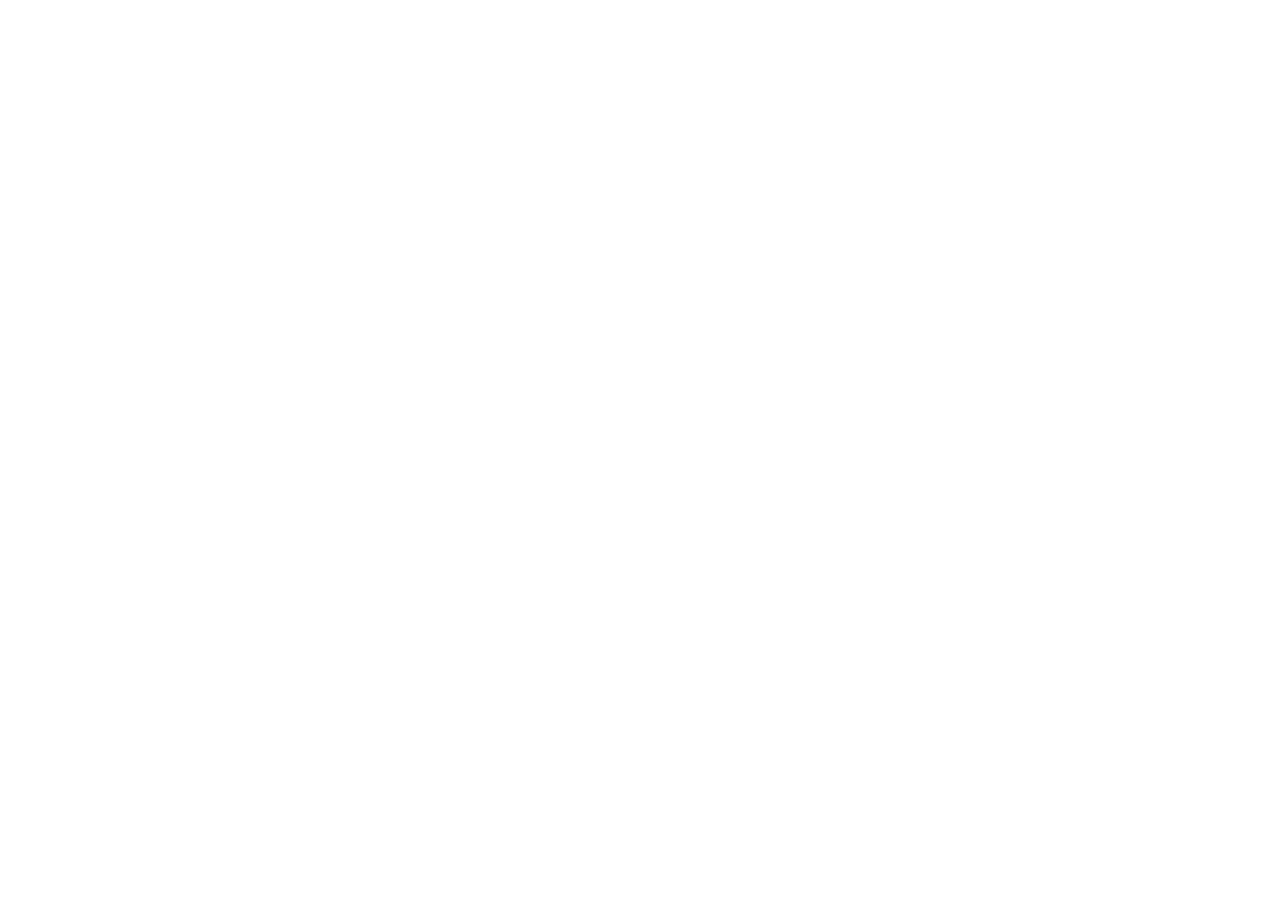
==== index.html @ 6ba17c88 "added an index .html" ====
<!DOCTYPE html>
<html lang="en">
<head>
    <meta charset="UTF-8">
    <meta name="viewport" content="width=device-width, initial-scale=1.0">
    <title>Document</title>
</head>
<body>
    <header>
       
    </header>
    <main>

    </main>
    <footer>
        
    </footer>
    
</body>
</html>
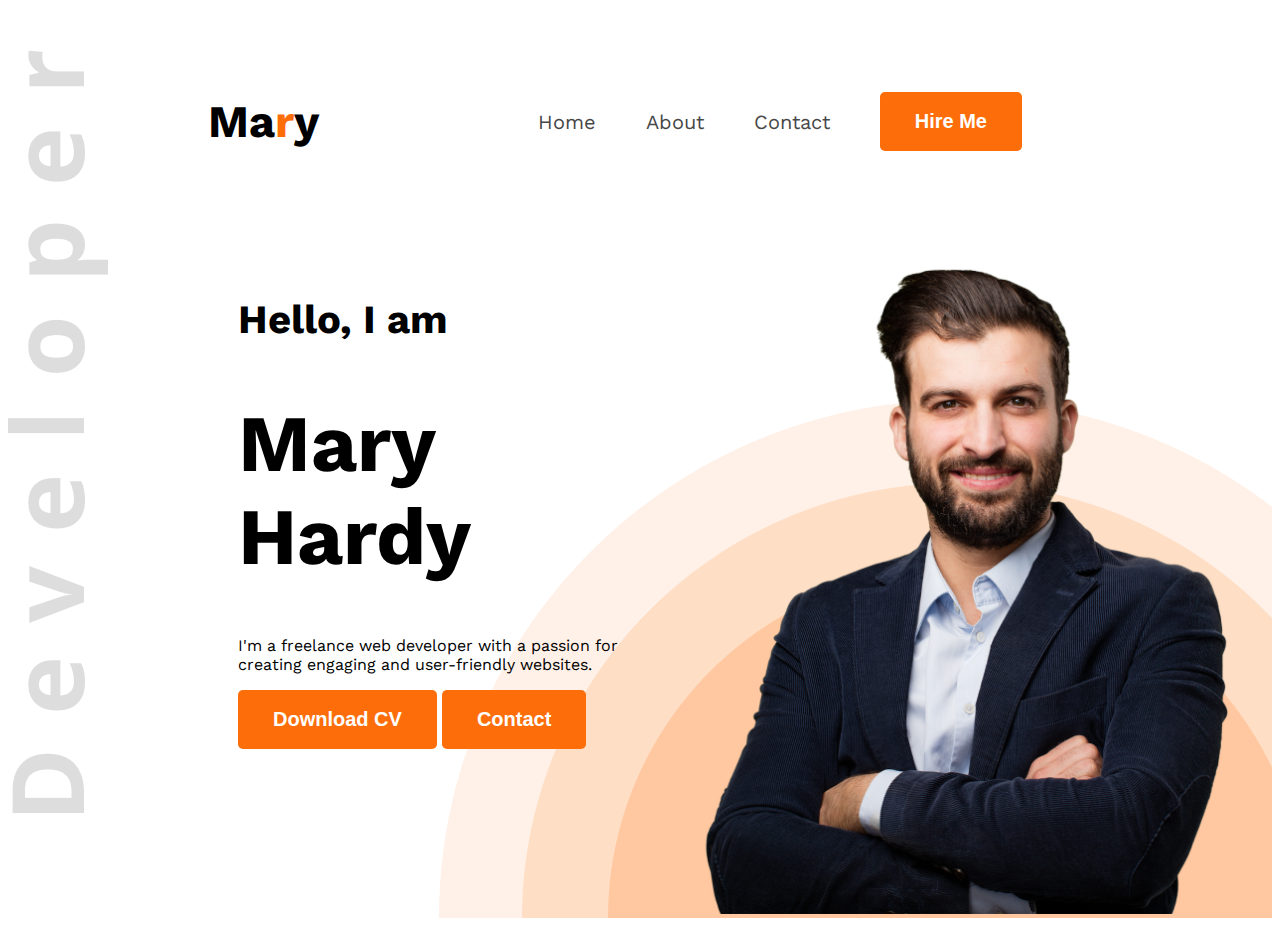
==== commit 399b6dfa: "added an style.css file" ====
--- a/index.html
+++ b/index.html
@@ -4,16 +4,37 @@
     <meta charset="UTF-8">
     <meta name="viewport" content="width=device-width, initial-scale=1.0">
     <title>Document</title>
+    <link rel="stylesheet" href="/style.css">
 </head>
 <body>
-    <header>
-       
+    <header class="header">
+       <nav>
+        <h3 class="nav-title">Ma<span class="text">r</span>y</h3>
+        <ul>
+            <li><a class="dark" href="">Home</a></li>
+            <li><a class="dark" href="">About</a></li>
+            <li><a class="dark" href="">Contact</a></li>
+            <li><a href=""><button class="btn">Hire Me</button></a></li>
+        </ul>
+       </nav>
+       <div class="banner">
+        <div class="content">
+            <h4 class="banner-text">Hello, I am </h4>
+            <h1 class="banner-title">Mary Hardy</h1>
+            <p class="banner-description">I'm a freelance web developer with a passion for creating engaging and user-friendly websites.</p>
+            <a href="#"><button class="btn">Download CV</button></a>
+            <button class="btn">Contact</button>
+        </div>
+             <div>
+                <img class="banner-pic" src="/images/hardy.png" alt="picture">
+             </div>
+       </div>
     </header>
     <main>
-
+       
     </main>
     <footer>
-        
+
     </footer>
     
 </body>
--- a/style.css
+++ b/style.css
@@ -0,0 +1,85 @@
+
+@import url('https://fonts.googleapis.com/css2?family=Open+Sans:ital,wght@0,300..800;1,300..800&family=Work+Sans:ital,wght@0,100..900;1,100..900&display=swap');
+
+body {
+    
+    font-family: "Work Sans", serif;
+}
+
+.text {
+    color: #FD6E0A;
+}
+.header {
+    background-image: url('/images/developer.png'), url('/images/header_bg.png');
+    background-repeat: no-repeat;
+    background-position: top left, bottom right;
+}
+
+nav {
+    display: flex;
+    justify-content: space-between;
+    align-items: center;
+    margin: 50px 200px;
+   
+    
+}
+.nav-title {
+    font-weight: 700;
+    font-size: 45px;
+    
+   
+}
+nav ul {
+    display: flex;
+    align-items: center;
+}
+nav ul li {
+     list-style: none;
+    margin-right: 50px;
+    
+  
+}
+nav ul li a {
+    text-decoration: none;
+    margin-top: 60px;
+}
+.dark {
+    color: #474747;
+    font-size: 20px;
+}
+.btn {
+    background-color: #FD6E0A;
+    color: white;
+    font-weight: 700;
+    font-size: 20px;
+    padding: 18px 35px;
+    border: none;
+    cursor: pointer;
+    border-radius: 5px;
+    transition: background-color 0.3s ease;
+}
+.btn:hover {
+    background-color: #E84D12;
+}
+.banner {
+    display: flex;
+    justify-content: space-between;
+    margin: 0 35px 0 230px;
+
+}
+.banner-content {
+    max-width: 580px;
+}
+.banner-text {
+    font-size: 40px;
+    font-weight: 700;
+    margin-bottom: 40px;
+}
+.banner-title {
+    font-weight: bolder;
+    font-size: 80px;
+}
+
+.banner-pic {
+    width:  580px;
+}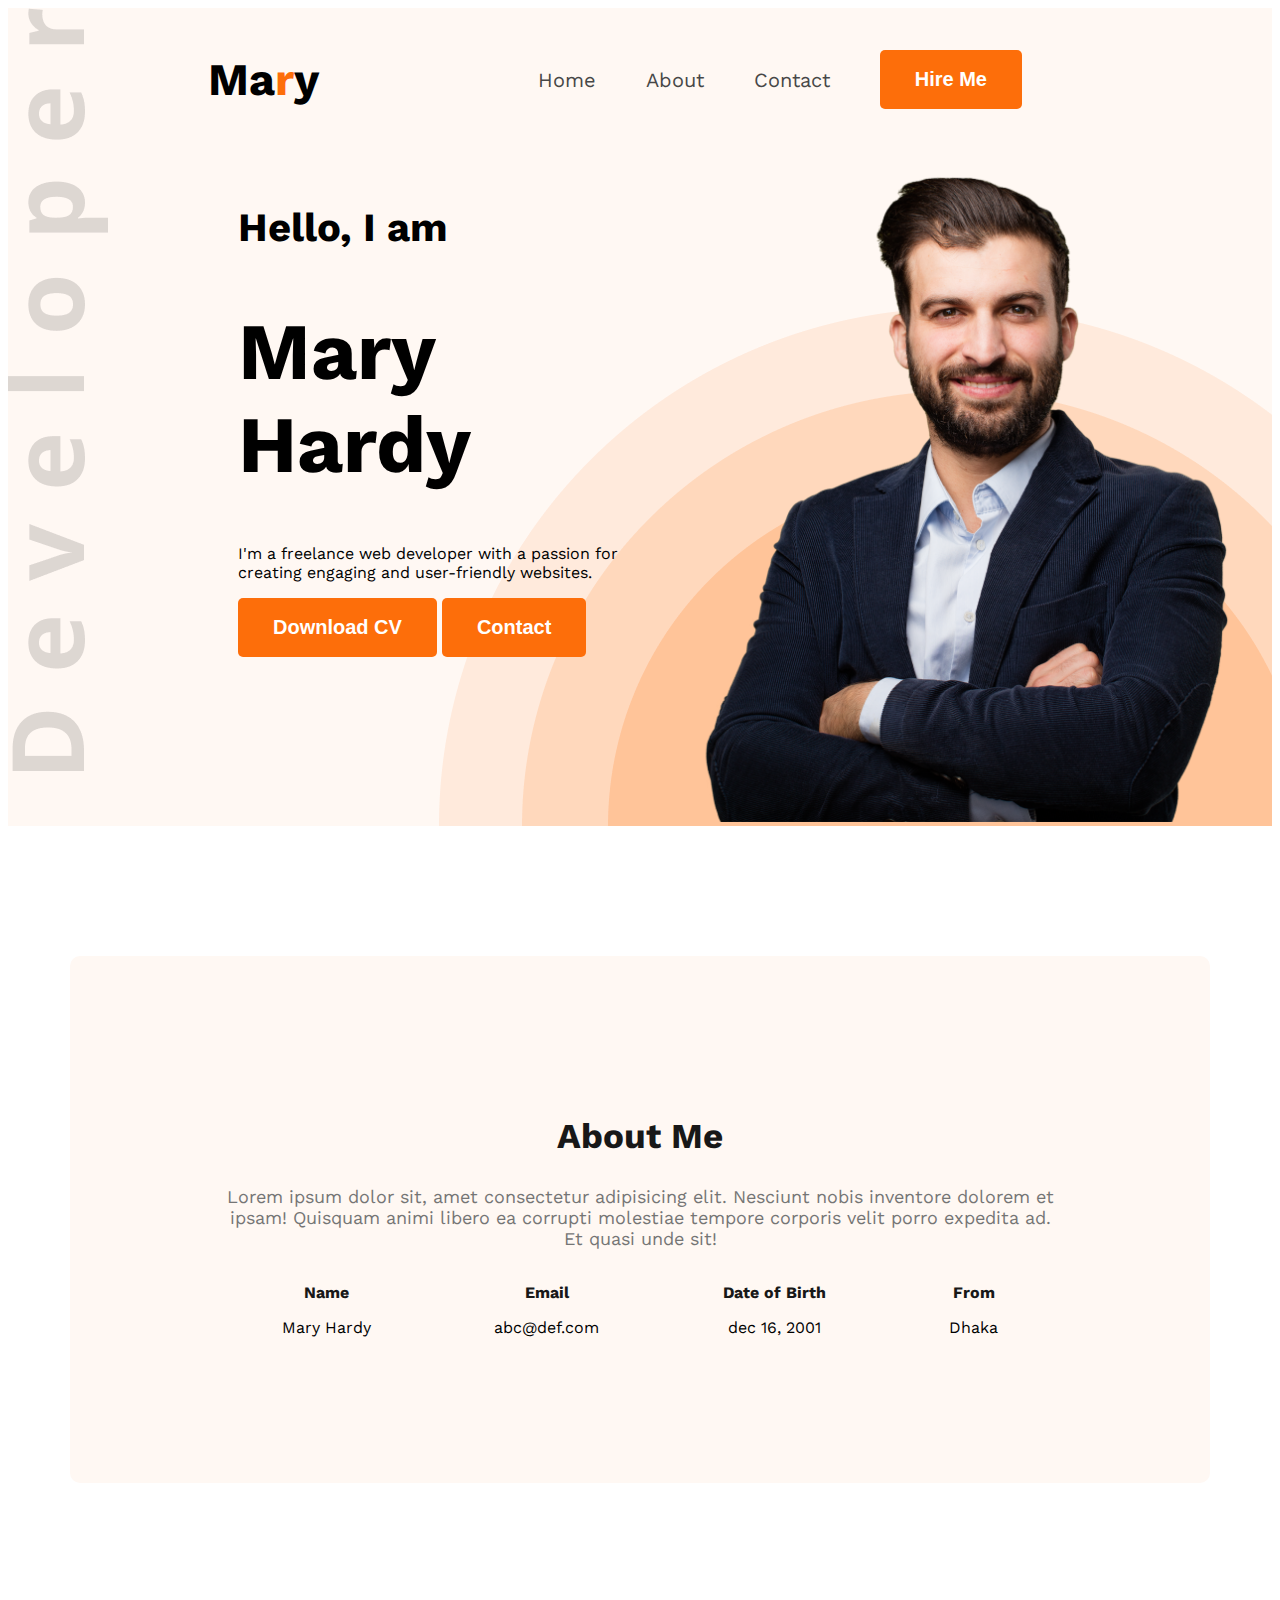
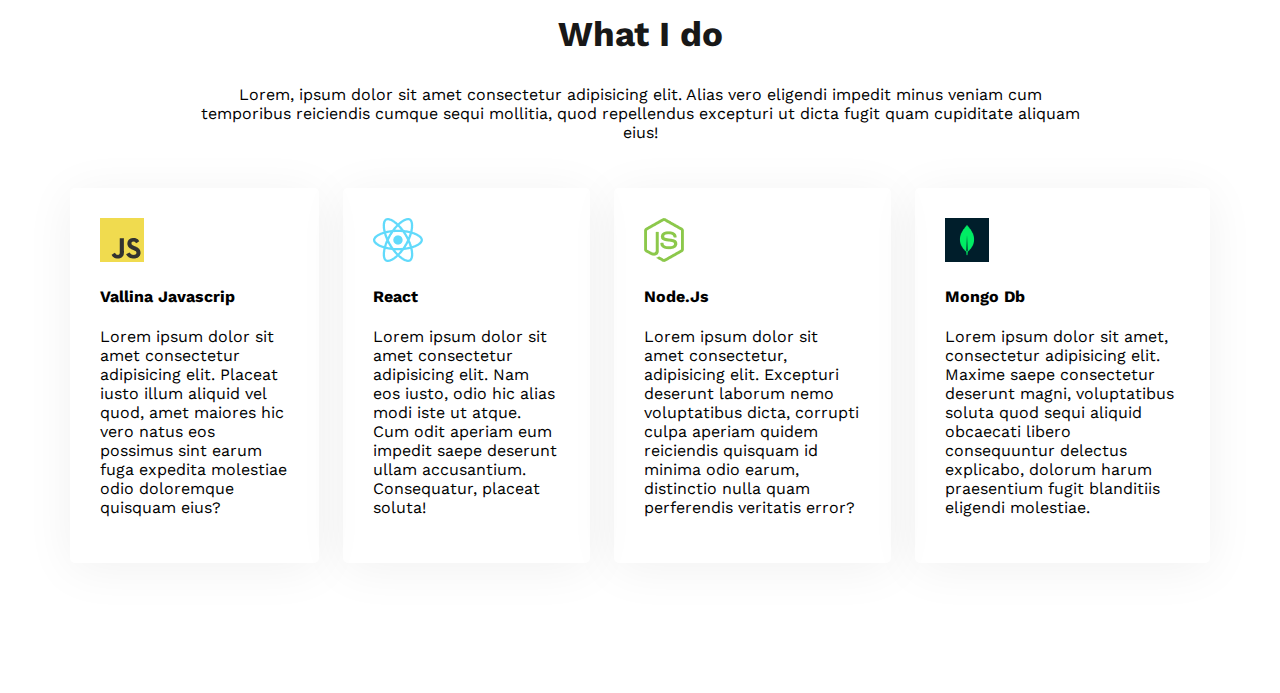
==== commit 77c7bdc9: "added main section" ====
--- a/index.html
+++ b/index.html
@@ -7,7 +7,7 @@
     <link rel="stylesheet" href="/style.css">
 </head>
 <body>
-    <header class="header">
+    <header class="header second">
        <nav>
         <h3 class="nav-title">Ma<span class="text">r</span>y</h3>
         <ul>
@@ -31,11 +31,62 @@
        </div>
     </header>
     <main>
-       
-    </main>
+     <section class="about second">
+        <h2 class="section-title text-center">About Me</h2>
+        <p class="section-description text-center"> Lorem ipsum dolor sit, amet consectetur adipisicing elit. Nesciunt nobis inventore dolorem et ipsam! Quisquam animi libero ea corrupti molestiae tempore corporis velit porro expedita ad. Et quasi unde sit!</p>
+          <div class="about-items">
+            <div class="about-item">
+                <p class="item-title">Name</p>
+                <p class="item-description">Mary Hardy</item-description>
+            </div>
+            <div class="about-item">
+                <p class="item-title">Email</p>
+                <p class="item-description">abc@def.com</item-description>
+            </div>
+            <div class="about-item">
+                <p class="item-title">Date of Birth</p>
+                <p class="item-description">dec 16, 2001</item-description>
+            </div>
+            <div class="about-item">
+                <p class="item-title">From</p>
+                <p class="item-description">Dhaka</item-description>
+            </div>
+          </div>
+    
+    </section>
+    <section class="skills">
+        <h2 class="section-title text-center">What I do</h2>
+        <p class="skills-description text-center">Lorem, ipsum dolor sit amet consectetur adipisicing elit. Alias vero eligendi impedit minus veniam cum temporibus reiciendis cumque sequi mollitia, quod repellendus excepturi ut dicta fugit quam cupiditate aliquam eius!</p>
+    
+        <div class="skills-container">
+            <div class="skill">
+                <img src="/images/icons/js.png" alt="">
+                <h4 class="skill-titel">Vallina Javascrip</h4>
+                <p class="skill-description">Lorem ipsum dolor sit amet consectetur adipisicing elit. Placeat iusto illum aliquid vel quod, amet maiores hic vero natus eos possimus sint earum fuga expedita molestiae odio doloremque quisquam eius?</p>
+            </div>
+            <div class="skill">
+                <img src="/images/icons/react.png" alt="">
+                <h4 class="skill-titel">React</h4>
+                <p class="skill-description">Lorem ipsum dolor sit amet consectetur adipisicing elit. Nam eos iusto, odio hic alias modi iste ut atque. Cum odit aperiam eum impedit saepe deserunt ullam accusantium. Consequatur, placeat soluta!</p>
+            </div>
+            <div class="skill">
+                <img src="/images/icons/nodejs.png" alt="">
+                <h4 class="skill-titel">Node.Js</h4>
+                <p class="skill-description">Lorem ipsum dolor sit amet consectetur, adipisicing elit. Excepturi deserunt laborum nemo voluptatibus dicta, corrupti culpa aperiam quidem reiciendis quisquam id minima odio earum, distinctio nulla quam perferendis veritatis error?</p>
+            </div>
+            <div class="skill">
+                <img src="/images/icons/mongo.png" alt="">
+                <h4 class="skill-titel">Mongo Db</h4>
+                <p class="skill-description">Lorem ipsum dolor sit amet, consectetur adipisicing elit. Maxime saepe consectetur deserunt magni, voluptatibus soluta quod sequi aliquid obcaecati libero consequuntur delectus explicabo, dolorum harum praesentium fugit blanditiis eligendi molestiae.</p>
+            </div>
+        </div>
+    
+    
+    </section>  
+    </main>  
     <footer>
 
     </footer>
     
 </body>
-</html>+</html>  --- a/style.css
+++ b/style.css
@@ -1,8 +1,12 @@
+
 
 @import url('https://fonts.googleapis.com/css2?family=Open+Sans:ital,wght@0,300..800;1,300..800&family=Work+Sans:ital,wght@0,100..900;1,100..900&display=swap');
 
+
+
 body {
     
+   
     font-family: "Work Sans", serif;
 }
 
@@ -14,12 +18,15 @@
     background-repeat: no-repeat;
     background-position: top left, bottom right;
 }
+.second {
+    background-color: #FFF8F3;
+}
 
 nav {
     display: flex;
     justify-content: space-between;
     align-items: center;
-    margin: 50px 200px;
+    margin: 0px 200px;
    
     
 }
@@ -82,4 +89,54 @@
 
 .banner-pic {
     width:  580px;
-}+}
+.section-title {
+    font-weight: bold;
+    font-size: 35px;
+    color: #181818;
+}
+.section-description {
+    font-size: 18px;
+    color: #757575;
+}
+.text-center {
+    text-align: center;
+}
+main {
+    max-width: 1140px;
+    margin: 0 auto;
+}
+main section {
+    margin-top: 130px;
+    margin-bottom: 130px;
+}
+.about {
+    border-radius: 10px;
+    padding: 130px 150px;
+    text-align: center;
+    margin-top: 130px;
+}
+.item-title {
+    font-weight: bold;
+    
+    color: #181818;
+}
+.about-items {
+    display: flex;
+    justify-content: space-around;
+}
+.skills-container {
+    display: flex;
+    gap: 24px;
+
+}
+
+.skill {
+    padding: 30px;
+    border-radius: 5px;
+    box-shadow: 0px 6px 50px 0px rgba(0, 0, 0, 0.06);
+    margin-top: 30px;
+}
+.skills-description {
+    padding: 0px 130px;
+}
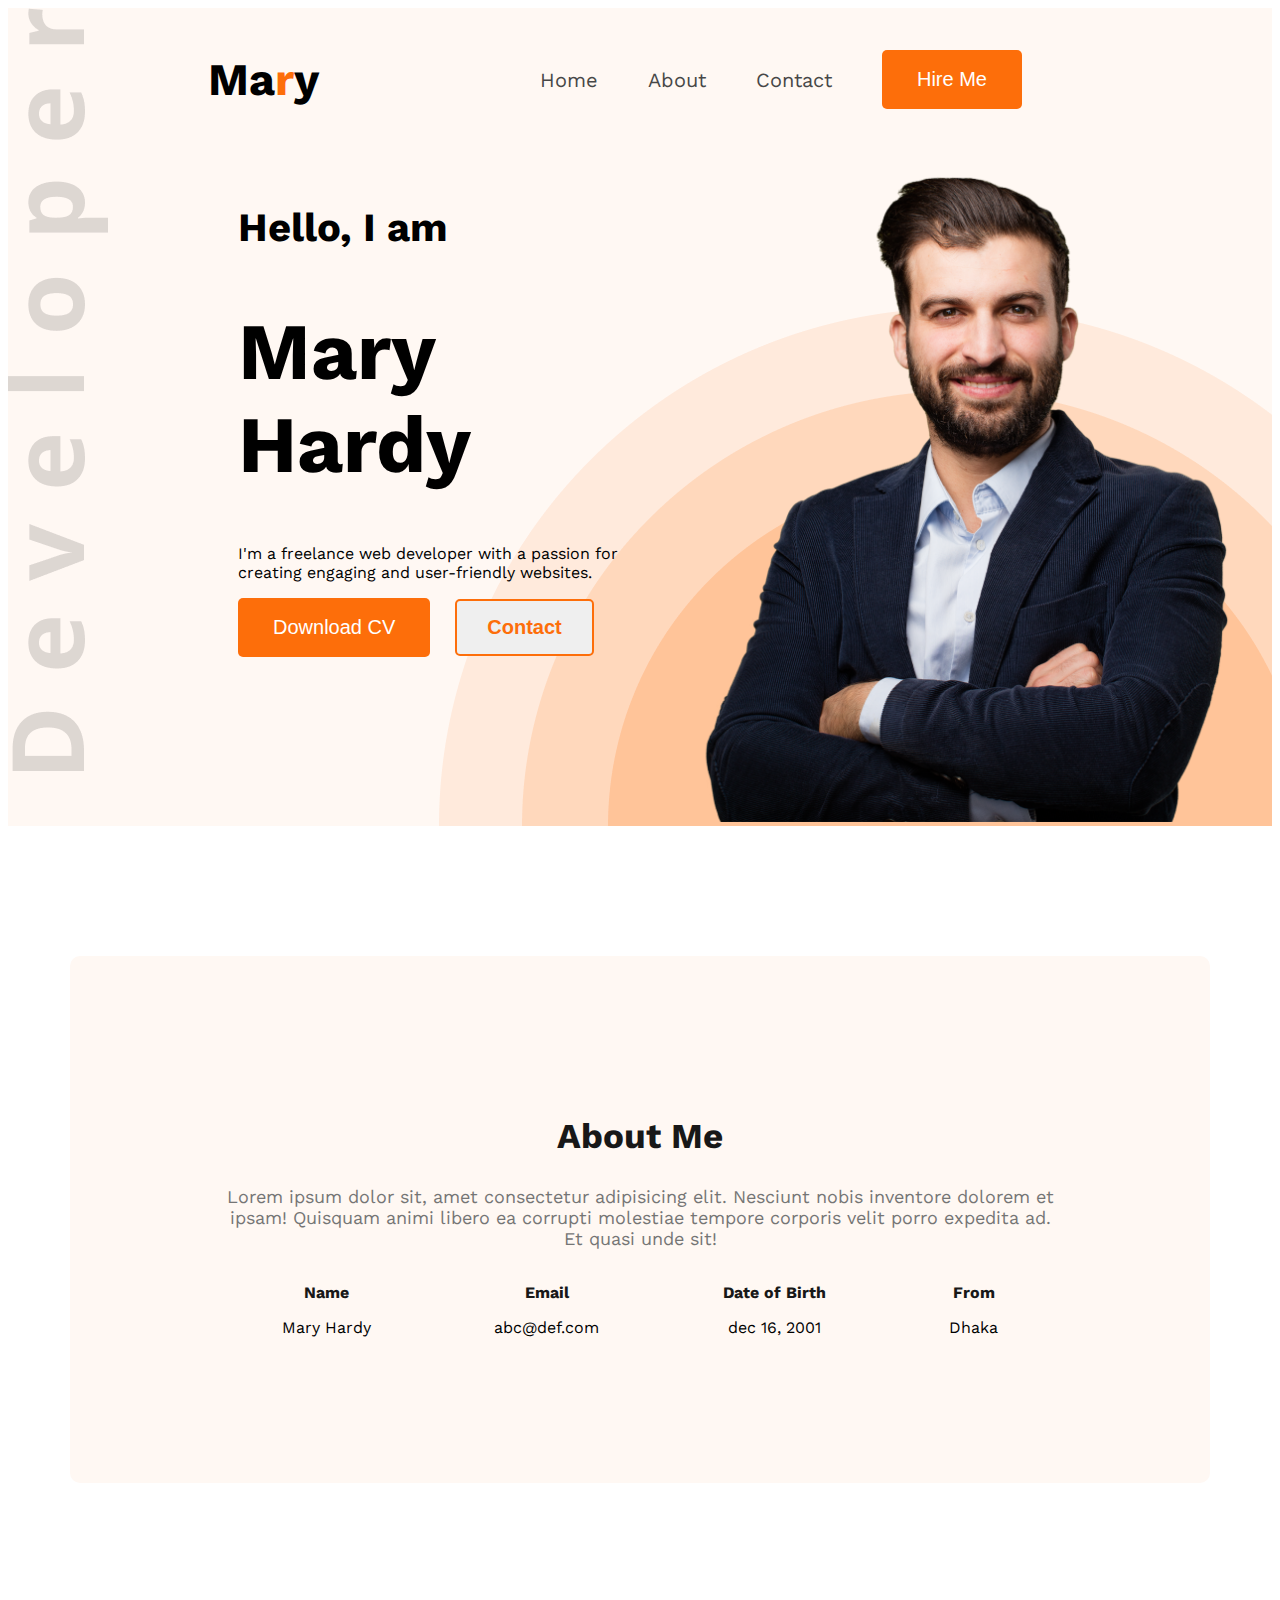
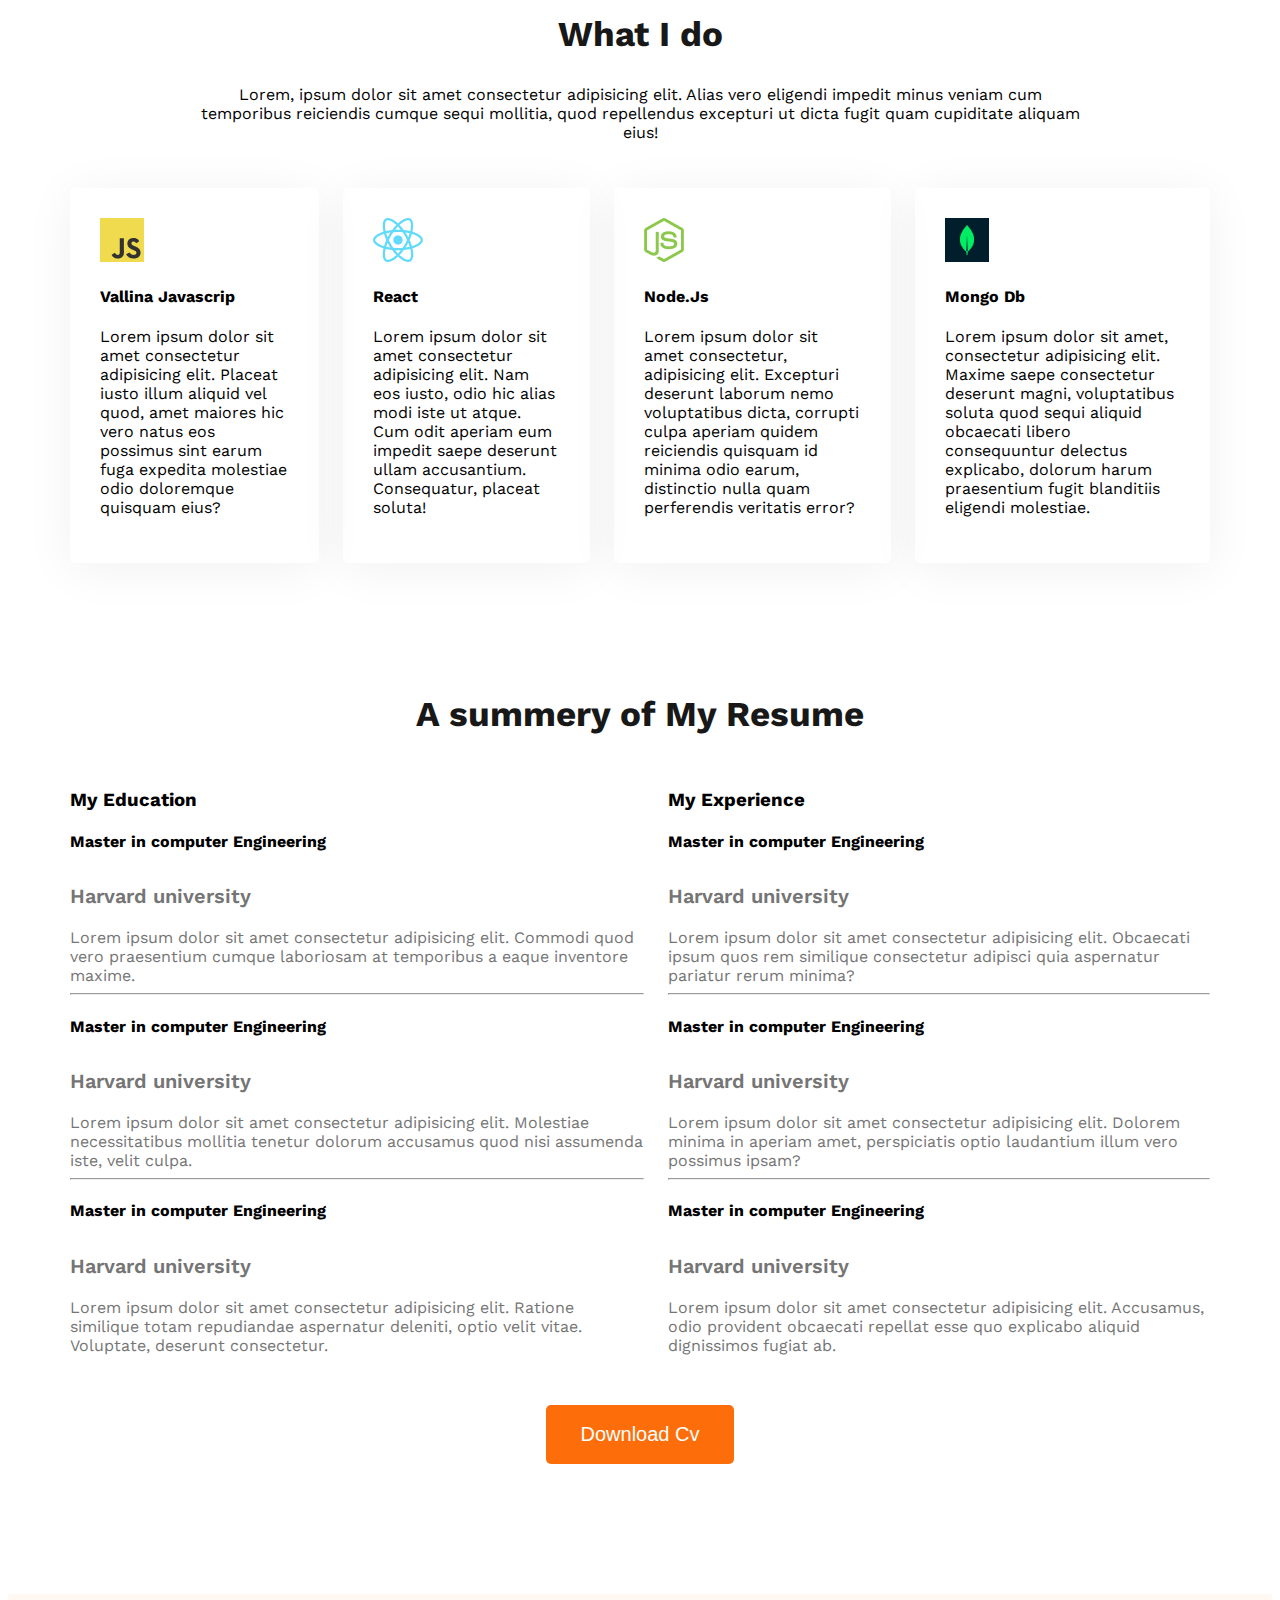
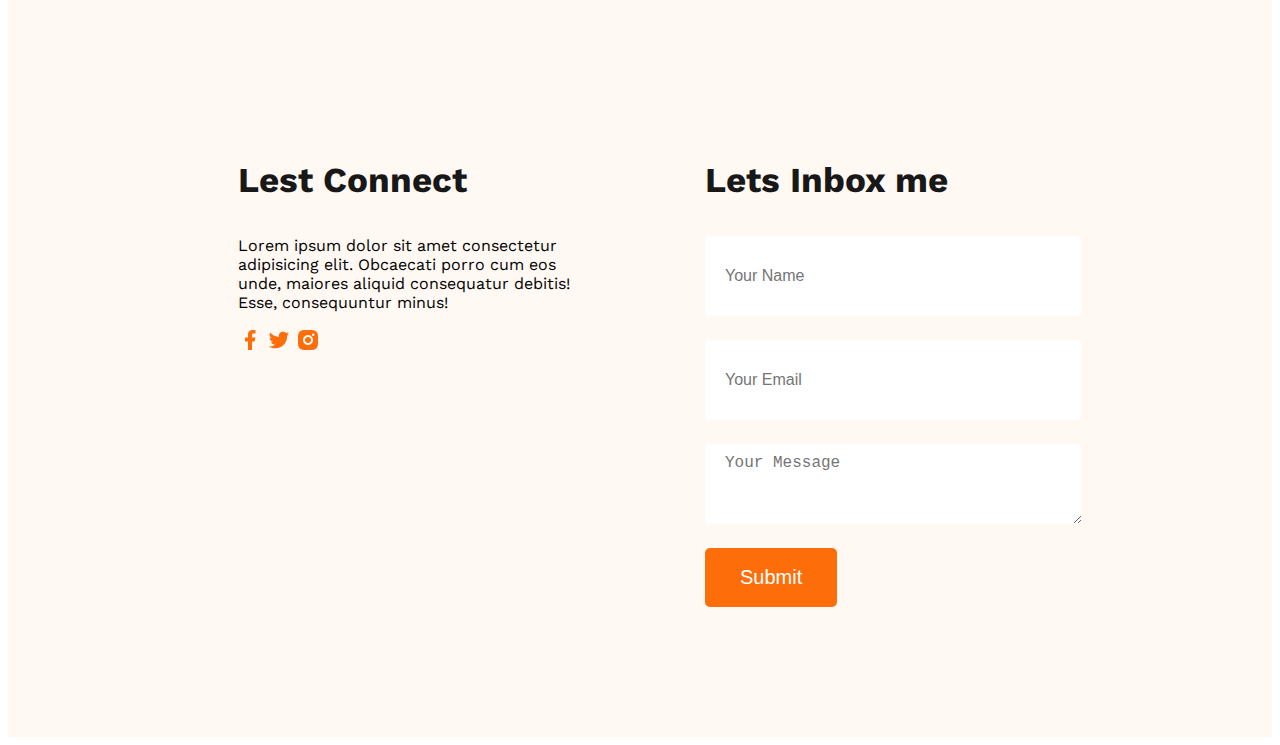
==== commit 70b34b1e: "added main footer section" ====
--- a/index.html
+++ b/index.html
@@ -7,6 +7,7 @@
     <link rel="stylesheet" href="/style.css">
 </head>
 <body>
+    <!--header section-->
     <header class="header second">
        <nav>
         <h3 class="nav-title">Ma<span class="text">r</span>y</h3>
@@ -17,20 +18,23 @@
             <li><a href=""><button class="btn">Hire Me</button></a></li>
         </ul>
        </nav>
+       <!--banner section-->
        <div class="banner">
         <div class="content">
             <h4 class="banner-text">Hello, I am </h4>
             <h1 class="banner-title">Mary Hardy</h1>
             <p class="banner-description">I'm a freelance web developer with a passion for creating engaging and user-friendly websites.</p>
             <a href="#"><button class="btn">Download CV</button></a>
-            <button class="btn">Contact</button>
+            <button class="primary-btn">Contact</button>
         </div>
              <div>
                 <img class="banner-pic" src="/images/hardy.png" alt="picture">
              </div>
        </div>
     </header>
+    <!--main section-->
     <main>
+        <!--about section-->
      <section class="about second">
         <h2 class="section-title text-center">About Me</h2>
         <p class="section-description text-center"> Lorem ipsum dolor sit, amet consectetur adipisicing elit. Nesciunt nobis inventore dolorem et ipsam! Quisquam animi libero ea corrupti molestiae tempore corporis velit porro expedita ad. Et quasi unde sit!</p>
@@ -54,6 +58,9 @@
           </div>
     
     </section>
+
+    <!--skill section-->
+
     <section class="skills">
         <h2 class="section-title text-center">What I do</h2>
         <p class="skills-description text-center">Lorem, ipsum dolor sit amet consectetur adipisicing elit. Alias vero eligendi impedit minus veniam cum temporibus reiciendis cumque sequi mollitia, quod repellendus excepturi ut dicta fugit quam cupiditate aliquam eius!</p>
@@ -82,11 +89,86 @@
         </div>
     
     
-    </section>  
-    </main>  
-    <footer>
+    </section> 
+    
+    <!--resume section-->
 
+
+    <section class="resume-section">
+        <h3 class="section-title text-center">A summery of My Resume</h3>
+        <div class="resume-container">
+
+    <div class="resume-column">
+        <h3 class="resume-column-title">My Education</h3>
+        <div class="experience">
+            <h4 class="experience-title">Master in computer Engineering</h4>
+            <h5 class="experience-sub-title">Harvard university</h5>
+            <div class="experience-description">Lorem ipsum dolor sit amet consectetur adipisicing elit. Commodi quod vero praesentium cumque laboriosam at temporibus a eaque inventore maxime.</div>
+        </div>
+        <hr>    
+        <div class="experience">
+            <h4 class="experience-title">Master in computer Engineering</h4>
+             <h5 class="experience-sub-title">Harvard university</h5>
+             <div class="experience-description">Lorem ipsum dolor sit amet consectetur adipisicing elit. Molestiae necessitatibus mollitia tenetur dolorum accusamus quod nisi assumenda iste, velit culpa.</div>
+        </div>
+        <hr>
+        <div class="experience">
+            <h4 class="experience-title">Master in computer Engineering</h4>
+            <h5 class="experience-sub-title">Harvard university</h5>
+            <div class="experience-description">Lorem ipsum dolor sit amet consectetur adipisicing elit. Ratione similique totam repudiandae aspernatur deleniti, optio velit vitae. Voluptate, deserunt consectetur.</div>
+        </div>
+    </div>
+    <div class="resume-column">
+        <h3 class="resume-column-title">My Experience</h3>
+        <div class="experience">
+            <h4 class="experience-title">Master in computer Engineering</h4>
+            <h5 class="experience-sub-title">Harvard university</h5>
+            <div class="experience-description">Lorem ipsum dolor sit amet consectetur adipisicing elit. Obcaecati ipsum quos rem similique consectetur adipisci quia aspernatur pariatur rerum minima?</div>
+        </div>
+        <hr>
+        <div class="experience">
+            <h4 class="experience-title">Master in computer Engineering</h4>
+            <h5 class="experience-sub-title">Harvard university</h5>
+            <div class="experience-description">Lorem ipsum dolor sit amet consectetur adipisicing elit. Dolorem minima in aperiam amet, perspiciatis optio laudantium illum vero possimus ipsam?</div>
+        </div>
+        <hr>
+        <div class="experience">
+            <h4 class="experience-title">Master in computer Engineering</h4>
+            <h5 class="experience-sub-title">Harvard university</h5>
+            <div class="experience-description">Lorem ipsum dolor sit amet consectetur adipisicing elit. Accusamus, odio provident obcaecati repellat esse quo explicabo aliquid dignissimos fugiat ab.</div>
+        </div>
+    </div>
+       
+
+        </div>
+        <div class="text-center btn-cv">
+        <button class="btn">Download Cv</button>
+    </div>
+    </section>
+    </main> 
+    <!--footer section--> 
+    <footer class="second">
+        <div class="footer-column">
+            <h3 class="section-title">Lest Connect</h3>
+            <p>Lorem ipsum dolor sit amet consectetur adipisicing elit. Obcaecati porro cum eos unde, maiores aliquid consequatur debitis! Esse, consequuntur minus!</p>
+           <div>
+            <a href="#"><img src="/images/icons/facebook.png" alt="facebook"></a>
+            <a href="#"><img src="/images/icons/twitter.png" alt="twitter"></a>
+            <a href="#"><img src="/images/icons/insta.png" alt="instagram"></a>
+           </div>
+           </div>
+        <div class="footer-column">
+            <h3 class="section-title">Lets Inbox me</h3>
+            <form action="">
+                <input type="text" placeholder="Your Name">
+                <input type="email" placeholder="Your Email">
+                <textarea placeholder="Your Message" cols="30" rows="10"></textarea>
+                <button class="btn">Submit</button>
+            </form>
+
+        </div>
+        
     </footer>
     
-</body>
+</body>  
 </html>  --- a/style.css
+++ b/style.css
@@ -57,13 +57,24 @@
 .btn {
     background-color: #FD6E0A;
     color: white;
-    font-weight: 700;
-    font-size: 20px;
     padding: 18px 35px;
-    border: none;
-    cursor: pointer;
     border-radius: 5px;
     transition: background-color 0.3s ease;
+    border: none;
+    font-size: 20px;
+    
+    
+}
+.primary-btn {
+   
+    color: #FD6E0A;
+    padding: 15px 30px;
+    border-radius: 5px;
+    transition: background-color 0.3s ease;
+    border: 2PX solid #FD6E0A;
+    font-size: 20px;
+    font-weight: bold;
+    margin-left: 20PX;
 }
 .btn:hover {
     background-color: #E84D12;
@@ -81,6 +92,7 @@
     font-size: 40px;
     font-weight: 700;
     margin-bottom: 40px;
+  
 }
 .banner-title {
     font-weight: bolder;
@@ -140,3 +152,45 @@
 .skills-description {
     padding: 0px 130px;
 }
+
+.resume-container {
+    display: flex;
+    gap: 24px;
+}
+
+.experience-description, .experience-sub-title {
+    color: #757575;
+}
+
+.experience-sub-title {
+    font-size: 20px;
+    font-weight: 600;
+    margin-bottom: 20px;
+}
+.resume hr {
+    margin: 30px 5px;
+}
+.btn-cv {
+    margin-top: 50px;
+}
+footer {
+    padding: 130px 230px;
+    display: flex;
+    gap: 130px;
+
+}
+.footer-column {
+    width: 50%;
+}
+footer input[type="text"], footer input[type="email"], footer textarea {
+    height: 60px;
+    border-radius: 5px;
+    background-color: white;
+    display: block;
+    width: 100%;
+    padding: 10px 20px;
+    margin-bottom: 24px;
+    border: none;
+    font-size: 16px;
+
+}